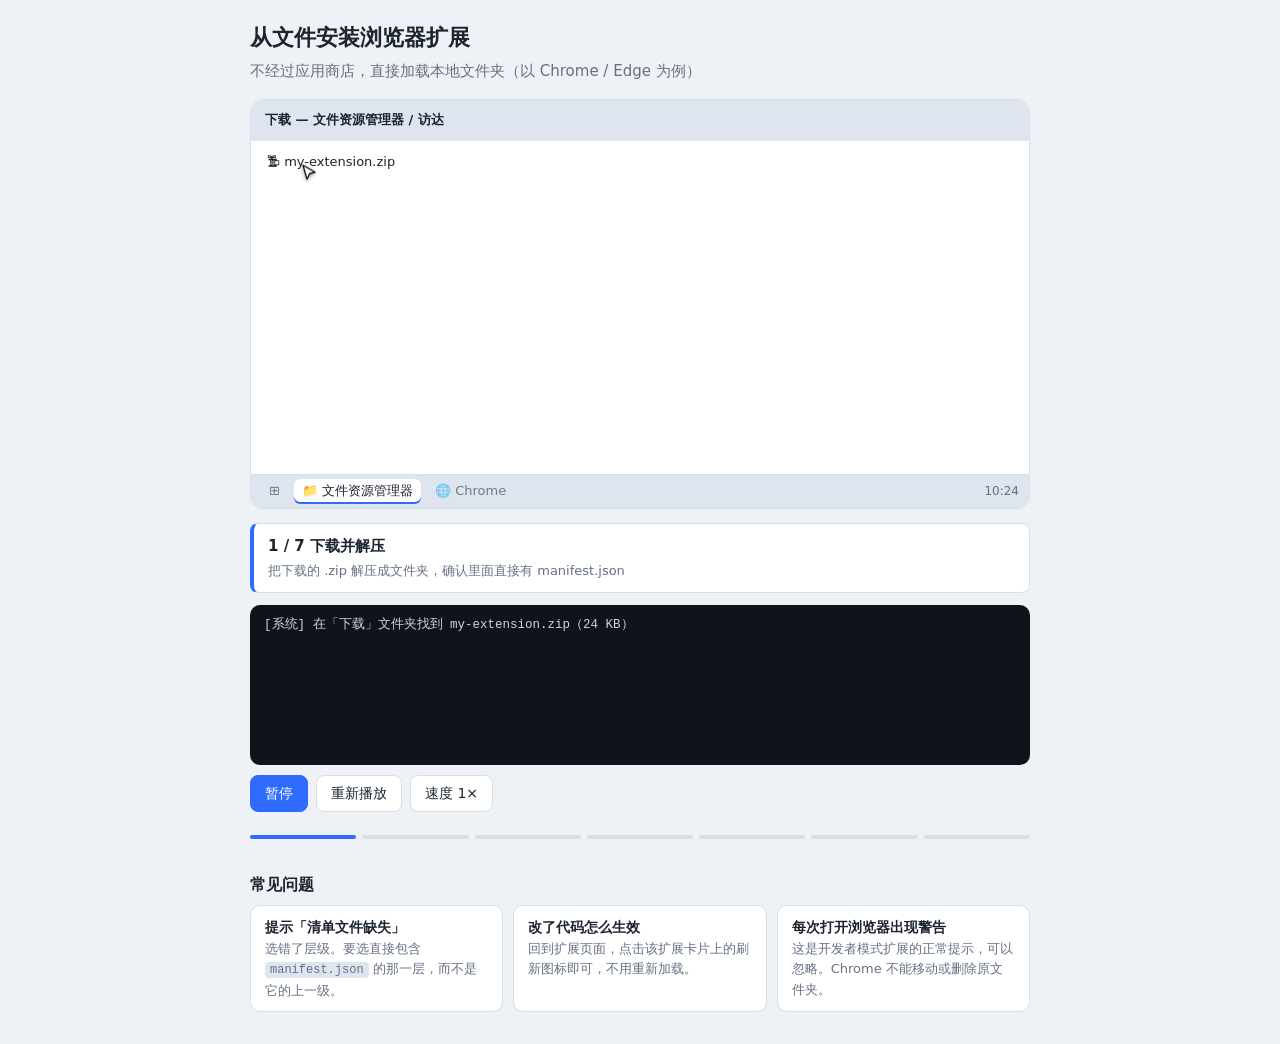
==== docs/index.html @ 69e0887a "Add browser extension installation animation page" ====
<!DOCTYPE html>
<html lang="zh-CN">
<head>
<meta charset="utf-8">
<meta name="viewport" content="width=device-width, initial-scale=1, viewport-fit=cover">
<title>从文件安装浏览器扩展：动画演示</title>
<style>
:root{--bg:#eef1f5;--panel:#fff;--ink:#1c2430;--mute:#667085;--line:#d9dfe7;--acc:#2f6bff;--ok:#1e9e5a;--chrome:#dfe5ee;box-sizing:border-box;padding-top:env(safe-area-inset-top,0px);padding-bottom:env(safe-area-inset-bottom,0px)}
@media (prefers-color-scheme:dark){:root:not([data-theme="light"]){--bg:#12161c;--panel:#1d232c;--ink:#e8edf4;--mute:#9aa6b6;--line:#303947;--acc:#6b95ff;--ok:#43c283;--chrome:#262e3a}}
:root[data-theme="dark"]{--bg:#12161c;--panel:#1d232c;--ink:#e8edf4;--mute:#9aa6b6;--line:#303947;--acc:#6b95ff;--ok:#43c283;--chrome:#262e3a}
*{box-sizing:border-box}html,body{margin:0}
body{background:var(--bg);color:var(--ink);font:15px/1.6 "PingFang SC","Noto Sans SC","Microsoft YaHei",system-ui,sans-serif;padding:20px 14px 32px}
main{max-width:780px;margin:0 auto}
h1{font-size:22px;margin:0 0 4px}.sub{color:var(--mute);margin:0 0 16px}
#stage{position:relative;background:var(--panel);border:1px solid var(--line);border-radius:12px;overflow:hidden;height:410px}
.bar{display:flex;align-items:center;gap:8px;background:var(--chrome);padding:8px 10px;border-bottom:1px solid var(--line)}
.dots{display:flex;gap:5px}.dots i{width:10px;height:10px;border-radius:50%;background:var(--mute);opacity:.5}
.addr{flex:1;background:var(--panel);border-radius:14px;padding:3px 12px;font-size:13px;min-height:26px;white-space:nowrap;overflow:hidden}
.caret{display:inline-block;width:1px;height:13px;background:var(--ink);vertical-align:middle;margin-left:1px;animation:b 1s steps(2) infinite}
@keyframes b{50%{opacity:0}}
.tbtn{width:28px;height:28px;border-radius:50%;display:grid;place-items:center;font-size:14px;color:var(--mute)}
#pinned{display:none;background:var(--ok);color:#fff;font-size:12px;font-weight:700}#pinned.on{display:grid}
.ph{display:flex;align-items:center;justify-content:space-between;padding:12px 16px;border-bottom:1px solid var(--line)}.ph b{font-size:16px}
.dev{display:flex;align-items:center;gap:8px;font-size:13px;color:var(--mute)}
.sw{width:34px;height:18px;border-radius:9px;background:var(--line);position:relative;transition:.3s;flex:none}
.sw::after{content:"";position:absolute;top:2px;left:2px;width:14px;height:14px;border-radius:50%;background:#fff;transition:.3s}
.sw.on{background:var(--acc)}.sw.on::after{left:18px}
#tools{display:flex;gap:8px;padding:0 16px;max-height:0;overflow:hidden;opacity:0;background:color-mix(in srgb,var(--acc) 8%,var(--panel));transition:.5s}
#tools.on{max-height:60px;opacity:1;padding:10px 16px;border-bottom:1px solid var(--line)}
.btn{border:1px solid var(--line);background:var(--panel);border-radius:6px;padding:5px 11px;font-size:13px;color:var(--acc);transition:.2s;white-space:nowrap}
.btn.hl{background:var(--acc);color:#fff;border-color:var(--acc)}
.list{padding:16px}.empty{color:var(--mute);font-size:13px}
#card{display:none;align-items:center;gap:12px;border:1px solid var(--line);border-radius:10px;padding:12px 14px;max-width:420px}
#card.on{display:flex;animation:pop .6s ease}
@keyframes pop{from{transform:translateY(8px) scale(.95);opacity:0;box-shadow:0 0 0 0 var(--ok)}60%{opacity:1}to{transform:none;box-shadow:0 0 0 10px transparent}}
.ico{width:38px;height:38px;border-radius:8px;background:var(--ok);color:#fff;display:grid;place-items:center;font-weight:700;flex:none}
.card-t{flex:1}.card-t b{display:block;font-size:14px;line-height:1.3}.card-t span{font-size:12px;color:var(--mute)}
.ov{position:absolute;inset:0;display:grid;place-items:center;opacity:0;pointer-events:none;transition:opacity .4s}
.ov.on{opacity:1}
#dlg{background:rgba(0,0,0,.35)}
.win{width:min(350px,92%);background:var(--panel);border:1px solid var(--line);border-radius:10px;overflow:hidden;box-shadow:0 12px 40px rgba(0,0,0,.25)}
.win h4{margin:0;padding:10px 14px;font-size:13px;background:var(--chrome)}
.files{padding:6px 8px;font-size:13px}.files div{padding:5px 8px;border-radius:5px;transition:.2s}
.files .sel{background:color-mix(in srgb,var(--acc) 18%,transparent);color:var(--acc)}
.files .sub2{margin-left:18px;color:var(--mute)}
.hint{padding:0 14px 8px;font-size:12px;color:var(--ok);min-height:22px}
.foot{display:flex;justify-content:flex-end;gap:8px;padding:10px 14px;border-top:1px solid var(--line)}
#fs{background:var(--panel);place-items:start stretch;z-index:5}
#fs .win{width:auto;border:0;border-radius:0;box-shadow:none;height:100%}
#ctx{position:absolute;left:150px;top:88px;background:var(--panel);border:1px solid var(--line);border-radius:8px;padding:4px;font-size:13px;box-shadow:0 8px 24px rgba(0,0,0,.2);opacity:0;transition:.2s;transform:scale(.96);transform-origin:top left}
#ctx.on{opacity:1;transform:none}#ctx div{padding:5px 14px;border-radius:5px;white-space:nowrap}
#xf{display:none}#xf.on{display:block;animation:pop .5s ease}
#menu{position:absolute;right:12px;top:48px;width:210px;background:var(--panel);border:1px solid var(--line);border-radius:10px;padding:8px;font-size:13px;box-shadow:0 8px 28px rgba(0,0,0,.2);opacity:0;transform:translateY(-6px);transition:.25s;pointer-events:none;z-index:4}
#menu.on{opacity:1;transform:none}
.mrow{display:flex;align-items:center;gap:8px;padding:4px}.mrow span{flex:1}
#pinbtn{padding:2px 6px;border-radius:5px;color:var(--mute);filter:grayscale(1)}#pinbtn.done{filter:none}
#pop{position:absolute;right:12px;top:48px;width:190px;background:var(--panel);border:1px solid var(--ok);border-radius:10px;padding:12px;font-size:13px;box-shadow:0 8px 28px rgba(0,0,0,.2);opacity:0;transform:translateY(-6px);transition:.25s;pointer-events:none;z-index:4}
#pop.on{opacity:1;transform:none}
#cur{position:absolute;left:0;top:0;width:20px;height:20px;transform:translate(300px,330px);pointer-events:none;z-index:9;filter:drop-shadow(0 1px 2px rgba(0,0,0,.4));will-change:transform;transition-timing-function:cubic-bezier(.45,0,.25,1)}
#cur.press{scale:.8}
.rip{position:absolute;width:30px;height:30px;margin:-15px 0 0 -15px;border-radius:50%;border:2px solid var(--acc);animation:r .55s forwards;pointer-events:none;z-index:8}
@keyframes r{from{opacity:1;scale:.3}to{opacity:0;scale:1.5}}
#step{margin-top:14px;min-height:62px;background:var(--panel);border:1px solid var(--line);border-left:4px solid var(--acc);border-radius:8px;padding:10px 14px}
#step b{display:block}#step span{color:var(--mute);font-size:13px}
.ctl{display:flex;gap:8px;margin-top:10px;flex-wrap:wrap;align-items:center}
.ctl button{border:1px solid var(--line);background:var(--panel);color:var(--ink);border-radius:8px;padding:6px 14px;font:inherit;font-size:14px;cursor:pointer}
.ctl button:focus-visible,.prog button:focus-visible{outline:3px solid var(--acc);outline-offset:2px}
.ctl .main{background:var(--acc);border-color:var(--acc);color:#fff}
.prog{display:flex;gap:6px;margin-top:12px}
.prog button{flex:1;height:26px;border:0;background:none;padding:0;cursor:pointer;position:relative}
.prog button::before{content:"";position:absolute;left:0;right:0;top:11px;height:4px;border-radius:2px;background:var(--line);transition:.3s}
.prog button.on::before{background:var(--acc)}
h2{font-size:16px;margin:22px 0 8px}
.tips{display:grid;grid-template-columns:repeat(auto-fit,minmax(220px,1fr));gap:10px}
.tip{background:var(--panel);border:1px solid var(--line);border-radius:10px;padding:10px 14px;font-size:13px;color:var(--mute)}
.tip b{display:block;color:var(--ink);font-size:14px}
code{background:var(--chrome);padding:1px 5px;border-radius:4px;font-size:12px}
.tb{position:absolute;left:0;right:0;bottom:0;height:34px;background:var(--chrome);border-top:1px solid var(--line);display:flex;align-items:center;gap:6px;padding:0 10px;z-index:6;font-size:13px}.tb i{font-style:normal;padding:2px 8px;border-radius:6px;opacity:.55;transition:.3s}.tb i.act{opacity:1;background:var(--panel);box-shadow:inset 0 -2px var(--acc)}.tb span{margin-left:auto;color:var(--mute);font-size:12px}
#fs,#dlg{bottom:34px}
#log{margin-top:12px;background:#0f141b;color:#c9d4e3;border-radius:10px;padding:10px 14px;font:12.5px/1.7 ui-monospace,Menlo,Consolas,monospace;height:160px;overflow:auto}#log .ok{color:#5fd39b}#log:empty::before{content:'后台日志：这里会显示电脑和浏览器每一步在做什么';color:#6b7686}
@media (max-width:520px){#stage{height:440px}#ctx{left:90px}}
</style>
</head>
<body>
<main>
<h1>从文件安装浏览器扩展</h1>
<p class="sub">不经过应用商店，直接加载本地文件夹（以 Chrome / Edge 为例）</p>

<div id="stage" aria-label="安装过程动画">
  <div class="bar">
    <div class="dots"><i></i><i></i><i></i></div>
    <div class="addr"><span id="url"></span><span class="caret"></span></div>
    <div class="tbtn" id="pinned">M</div>
    <div class="tbtn" id="puzzle">🧩</div>
  </div>
  <div class="ph"><b>扩展程序</b><div class="dev">开发者模式 <div class="sw" id="sw"></div></div></div>
  <div id="tools"><span class="btn" id="load">加载已解压的扩展程序</span><span class="btn">打包扩展程序</span><span class="btn">更新</span></div>
  <div class="list">
    <div class="empty" id="empty">还没有安装任何扩展程序</div>
    <div id="card"><div class="ico">M</div><div class="card-t"><b>My Extension</b><span>版本 1.0 · 来自本地文件夹</span></div><div class="sw on"></div></div>
  </div>
  <div id="menu"><div class="mrow"><div class="ico" style="width:24px;height:24px;font-size:12px">M</div><span>My Extension</span><div id="pinbtn">📌</div></div></div>
  <div id="pop"><b>✔ My Extension</b><br>扩展已在运行</div>

  <div class="ov" id="dlg"><div class="win"><h4>选择扩展程序目录</h4>
    <div class="files"><div>📁 Documents</div><div id="folder">📁 my-extension</div><div>📁 Pictures</div></div>
    <div class="hint" id="hint"></div>
    <div class="foot"><span class="btn">取消</span><span class="btn hl" id="ok">选择文件夹</span></div></div></div>

  <div class="ov" id="fs"><div class="win"><h4>下载 — 文件资源管理器 / 访达</h4>
    <div class="files"><div id="zip">🗜 my-extension.zip</div>
    <div id="xf"><div>📁 my-extension</div><div class="sub2">📄 icon.png</div><div class="sub2">📄 background.js</div><div class="sub2" id="mf">📄 manifest.json</div></div></div>
    <div class="hint" id="hint2"></div></div>
    <div id="ctx"><div>打开</div><div id="unz">全部解压缩…</div><div>复制</div></div></div>

  <div class="tb"><i>⊞</i><i>📁 文件资源管理器</i><i>🌐 Chrome</i><span>10:24</span></div>
  <svg id="cur" viewBox="0 0 20 20"><path d="M3 2l12 7-5.5 1.5L7 16z" fill="#fff" stroke="#111" stroke-width="1.3" stroke-linejoin="round"/></svg>
</div>

<div id="step"><b></b><span></span></div>
<div id="log" aria-live="polite"></div>
<div class="ctl">
  <button class="main" id="pp" type="button">暂停</button>
  <button id="rp" type="button">重新播放</button>
  <button id="sp" type="button">速度 1×</button>
</div>
<div class="prog" id="prog"></div>

<h2>常见问题</h2>
<div class="tips">
  <div class="tip"><b>提示「清单文件缺失」</b>选错了层级。要选直接包含 <code>manifest.json</code> 的那一层，而不是它的上一级。</div>
  <div class="tip"><b>改了代码怎么生效</b>回到扩展页面，点击该扩展卡片上的刷新图标即可，不用重新加载。</div>
  <div class="tip"><b>每次打开浏览器出现警告</b>这是开发者模式扩展的正常提示，可以忽略。Chrome 不能移动或删除原文件夹。</div>
</div>
</main>

<script>
const $=s=>document.querySelector(s);
const stage=$('#stage'),cur=$('#cur');
const S=[
 ['下载并解压','把下载的 .zip 解压成文件夹，确认里面直接有 manifest.json'],
 ['打开扩展程序页面','在地址栏输入 chrome://extensions 并回车（Edge 用 edge://extensions）'],
 ['打开「开发者模式」','点击页面右上角的开关'],
 ['点击「加载已解压的扩展程序」','开启后，页面上方会出现一排新按钮'],
 ['选择扩展所在的文件夹','选中含有 manifest.json 的文件夹，再点「选择文件夹」'],
 ['安装完成','扩展出现在列表里，开关为开启状态即可使用'],
 ['固定并使用','点击拼图图标，再点图钉固定，然后点工具栏上的扩展图标使用']
];
const prog=$('#prog');
S.forEach((_,i)=>{const b=document.createElement('button');b.type='button';b.setAttribute('aria-label','跳到第 '+(i+1)+' 步');b.onclick=()=>play(i);prog.appendChild(b)});
function show(i){const s=$('#step');s.querySelector('b').textContent=(i+1)+' / '+S.length+'  '+S[i][0];s.querySelector('span').textContent=S[i][1];[...prog.children].forEach((e,k)=>e.classList.toggle('on',k<=i));}
let run=0,paused=false,fast=false,speed=1;
const on=(s,v=true)=>$(s).classList.toggle('on',v);
const L=(t,c)=>{const d=document.createElement('div');d.textContent=t;if(c)d.className=c;const g=$('#log');g.appendChild(d);g.scrollTop=g.scrollHeight};const TB=n=>document.querySelectorAll('.tb i').forEach((e,k)=>e.classList.toggle('act',k===n));
function reset(){$('#log').innerHTML='';TB(0);$('#url').textContent='';['#sw','#tools','#dlg','#fs','#card','#menu','#pop','#pinned','#xf','#ctx'].forEach(s=>on(s,false));
 $('#empty').style.display='';$('#pinbtn').classList.remove('done');$('#folder').classList.remove('sel');$('#mf').classList.remove('sel');$('#hint').textContent='';$('#hint2').textContent='';$('#load').classList.remove('hl');$('#zip').classList.remove('sel');
 cur.style.transition='none';cur.style.transform='translate(60%,330px)';}
async function play(from=0){
 const id=++run;reset();paused=false;$('#pp').textContent='暂停';
 const sleep=async ms=>{if(fast)return;let t=ms/speed;while(t>0){await new Promise(r=>setTimeout(r,40));if(!paused)t-=40;if(id!==run)throw 0}if(id!==run)throw 0};
 const move=async el=>{const s=stage.getBoundingClientRect(),r=el.getBoundingClientRect();const x=r.left-s.left+Math.min(r.width/2,40),y=r.top-s.top+r.height/2;
  if(fast){cur.style.transition='none';cur.style.transform=`translate(${x}px,${y}px)`;return}
  const d=1100/speed;cur.style.transition=`transform ${d}ms cubic-bezier(.45,0,.25,1)`;cur.style.transform=`translate(${x}px,${y}px)`;await sleep(1100+120)};
 const click=async el=>{if(!fast){const s=stage.getBoundingClientRect(),r=el.getBoundingClientRect();const d=document.createElement('div');d.className='rip';d.style.left=(r.left-s.left+Math.min(r.width/2,40))+'px';d.style.top=(r.top-s.top+r.height/2)+'px';stage.appendChild(d);setTimeout(()=>d.remove(),700);cur.classList.add('press');await sleep(160);cur.classList.remove('press');}await sleep(300)};
 const steps=[
  async()=>{TB(1);L('[系统] 在「下载」文件夹找到 my-extension.zip（24 KB）');on('#fs');await sleep(600);await move($('#zip'));await click($('#zip'));$('#zip').classList.add('sel');on('#ctx');await sleep(500);
   await move($('#unz'));await click($('#unz'));on('#ctx',false);for(const p of [20,55,90,100]){$('#hint2').textContent='正在解压… '+p+'%';await sleep(350)}$('#hint2').textContent='';on('#xf');L('[系统] 解压完成：生成文件夹 my-extension（3 个文件）','ok');await sleep(700);
   await move($('#mf'));$('#mf').classList.add('sel');$('#hint2').textContent='✔ manifest.json 在文件夹最外层';await sleep(1800);on('#fs',false);TB(2);await sleep(500)},
  async()=>{TB(2);L('[浏览器] 启动 Chrome，打开内部页面 chrome://extensions');if(fast){$('#url').textContent='chrome://extensions';return}await sleep(400);for(const c of 'chrome://extensions'){$('#url').textContent+=c;await sleep(65)}await sleep(900)},
  async()=>{await move($('#sw'));await click($('#sw'));on('#sw');on('#tools');L('[浏览器] 开发者模式 = 开启，页面显示加载 / 打包工具');await sleep(900)},
  async()=>{await move($('#load'));$('#load').classList.add('hl');await click($('#load'));on('#dlg');L('[浏览器] 请求系统弹出「选择文件夹」对话框');await sleep(600)},
  async()=>{await move($('#folder'));await click($('#folder'));$('#folder').classList.add('sel');$('#hint').textContent='✔ 找到 manifest.json';await sleep(800);
   await move($('#ok'));await click($('#ok'));on('#dlg',false);L('[浏览器] 读取 manifest.json → manifest_version 3，名称 “My Extension”');await sleep(500);L('[浏览器] 校验权限与文件路径 ✔','ok');await sleep(500);L('[浏览器] 注册扩展，分配 32 位扩展 ID，启动 background service worker');await sleep(500)},
  async()=>{$('#empty').style.display='none';on('#card');L('[浏览器] 保存设置：状态 = 已启用；路径指向原文件夹，不会复制','ok');await sleep(2200)},
  async()=>{await move($('#puzzle'));await click($('#puzzle'));on('#menu');await sleep(500);await move($('#pinbtn'));await click($('#pinbtn'));$('#pinbtn').classList.add('done');on('#pinned');L('[浏览器] 工具栏固定 = 是，图标显示在地址栏右侧');await sleep(500);
   on('#menu',false);await sleep(400);await move($('#pinned'));await click($('#pinned'));on('#pop');L('[扩展] 收到点击事件，打开弹出页面。安装流程结束 ✔','ok');await sleep(2500)}
 ];
 try{
  for(let i=0;i<=from&&i<steps.length;i++){
   if(i===from){fast=false;if(from>0){cur.style.transition='none'}}else fast=true;
   show(i);await steps[i]();
  }
  fast=false;
  for(let i=from+1;i<steps.length;i++){show(i);await steps[i]()}
  $('#pp').textContent='已完成'
 }catch(e){fast=false}
}
$('#pp').onclick=()=>{if($('#pp').textContent==='已完成'){play(0);return}paused=!paused;$('#pp').textContent=paused?'继续':'暂停'};
$('#rp').onclick=()=>play(0);
$('#sp').onclick=()=>{speed=speed===1?1.5:speed===1.5?0.6:1;$('#sp').textContent='速度 '+(speed===0.6?'0.6':speed)+'×'};
play(0);
</script>
</body>
</html>
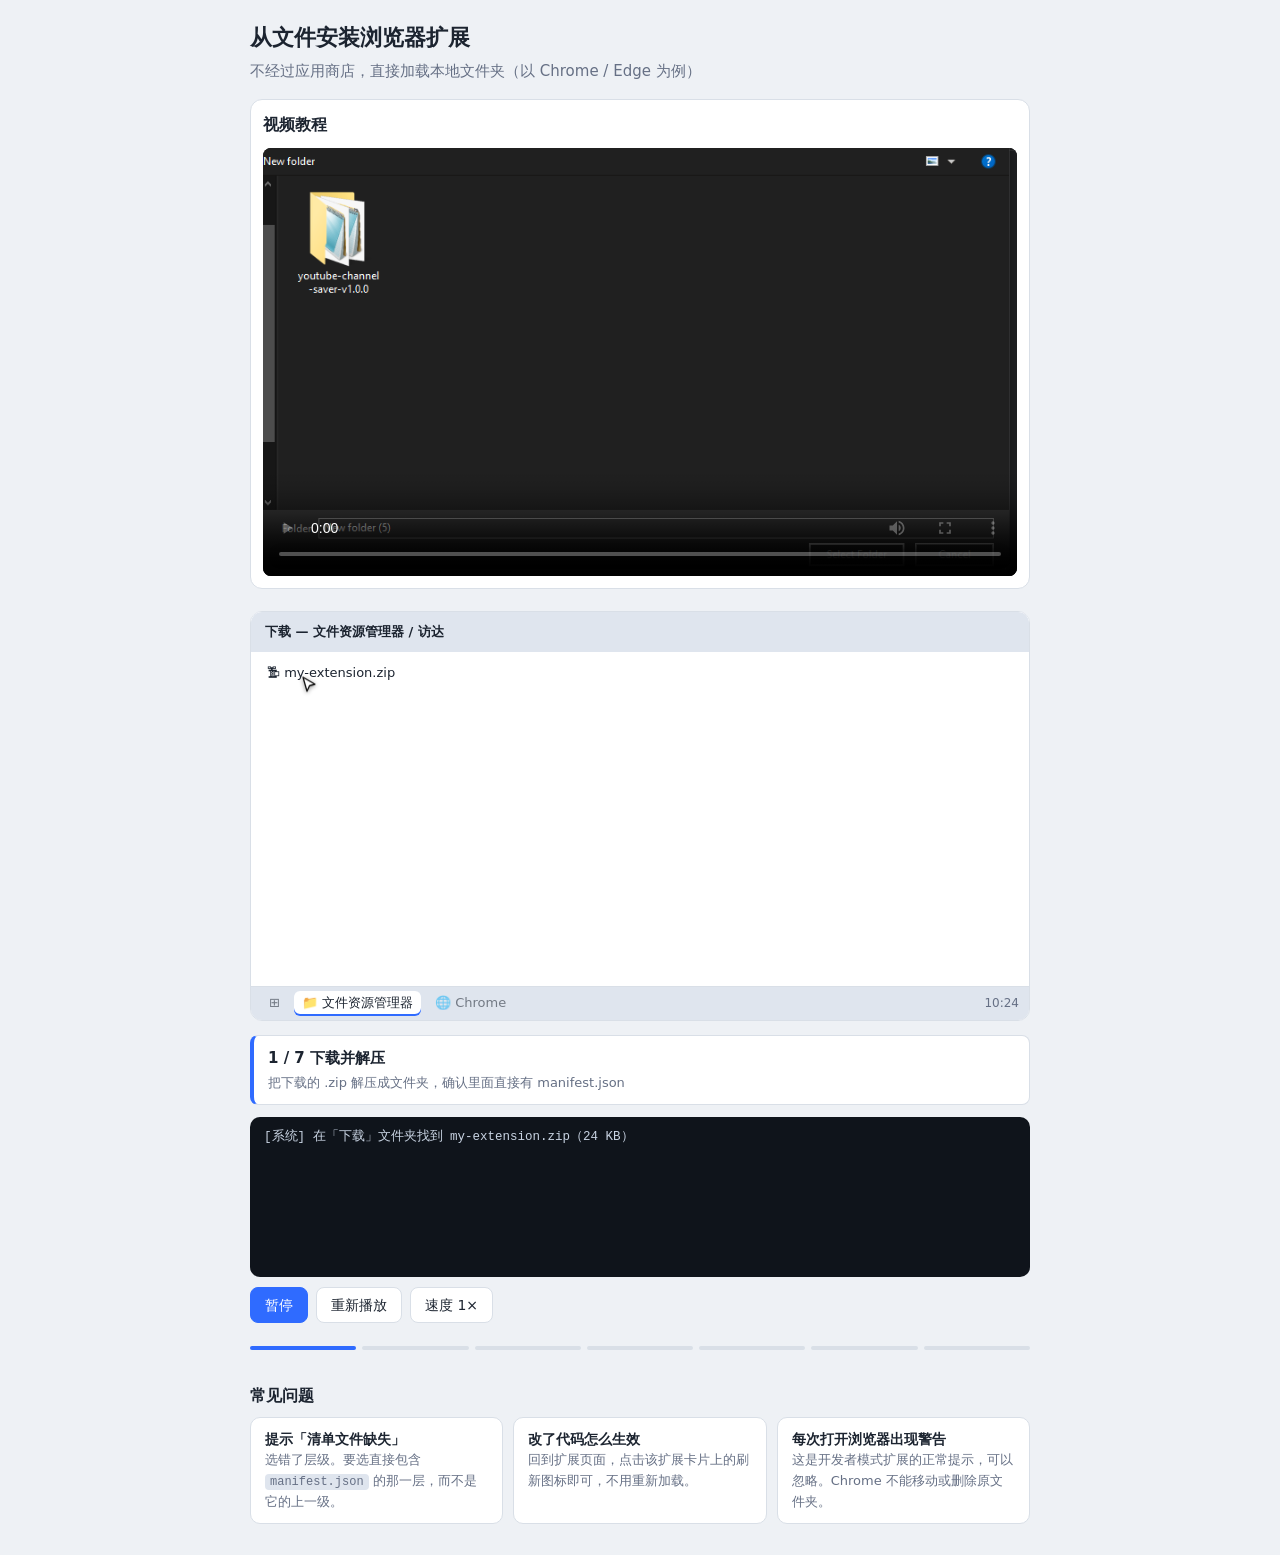
==== commit 964ab13c: "Embed extension installation video on Pages" ====
--- a/docs/index.html
+++ b/docs/index.html
@@ -12,6 +12,9 @@
 body{background:var(--bg);color:var(--ink);font:15px/1.6 "PingFang SC","Noto Sans SC","Microsoft YaHei",system-ui,sans-serif;padding:20px 14px 32px}
 main{max-width:780px;margin:0 auto}
 h1{font-size:22px;margin:0 0 4px}.sub{color:var(--mute);margin:0 0 16px}
+.video-box{background:var(--panel);border:1px solid var(--line);border-radius:12px;padding:12px;margin:16px 0 22px}
+.video-box h2{font-size:16px;margin:0 0 10px}
+.video-box video{display:block;width:100%;height:auto;max-height:70vh;background:#000;border-radius:8px}
 #stage{position:relative;background:var(--panel);border:1px solid var(--line);border-radius:12px;overflow:hidden;height:410px}
 .bar{display:flex;align-items:center;gap:8px;background:var(--chrome);padding:8px 10px;border-bottom:1px solid var(--line)}
 .dots{display:flex;gap:5px}.dots i{width:10px;height:10px;border-radius:50%;background:var(--mute);opacity:.5}
@@ -86,6 +89,15 @@
 <h1>从文件安装浏览器扩展</h1>
 <p class="sub">不经过应用商店，直接加载本地文件夹（以 Chrome / Edge 为例）</p>
 
+<section class="video-box" id="video" aria-label="视频安装教程">
+  <h2>视频教程</h2>
+  <video controls playsinline preload="metadata" poster="tutorial/03-select-folder-v2.png">
+    <source src="assets/load-unpacked-extension-smooth.mp4" type="video/mp4">
+    您的浏览器不支持 HTML5 视频播放。
+    <a href="assets/load-unpacked-extension-smooth.mp4">下载视频教程</a>
+  </video>
+</section>
+
 <div id="stage" aria-label="安装过程动画">
   <div class="bar">
     <div class="dots"><i></i><i></i><i></i></div>
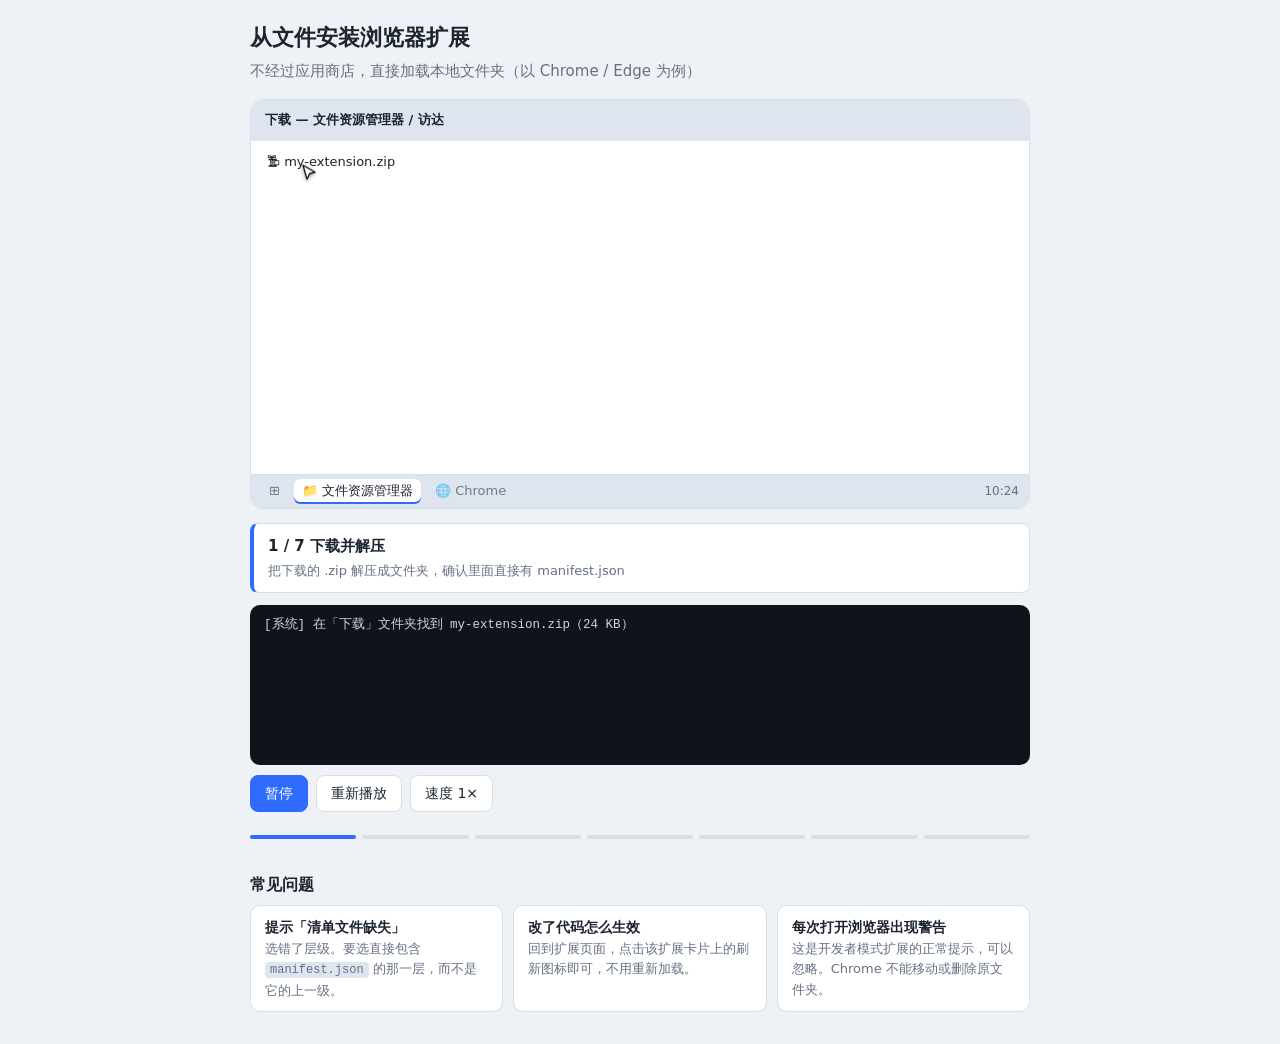
==== commit 6ce41574: "Restore interactive HTML installation tutorial" ====
--- a/docs/index.html
+++ b/docs/index.html
@@ -12,9 +12,6 @@
 body{background:var(--bg);color:var(--ink);font:15px/1.6 "PingFang SC","Noto Sans SC","Microsoft YaHei",system-ui,sans-serif;padding:20px 14px 32px}
 main{max-width:780px;margin:0 auto}
 h1{font-size:22px;margin:0 0 4px}.sub{color:var(--mute);margin:0 0 16px}
-.video-box{background:var(--panel);border:1px solid var(--line);border-radius:12px;padding:12px;margin:16px 0 22px}
-.video-box h2{font-size:16px;margin:0 0 10px}
-.video-box video{display:block;width:100%;height:auto;max-height:70vh;background:#000;border-radius:8px}
 #stage{position:relative;background:var(--panel);border:1px solid var(--line);border-radius:12px;overflow:hidden;height:410px}
 .bar{display:flex;align-items:center;gap:8px;background:var(--chrome);padding:8px 10px;border-bottom:1px solid var(--line)}
 .dots{display:flex;gap:5px}.dots i{width:10px;height:10px;border-radius:50%;background:var(--mute);opacity:.5}
@@ -88,15 +85,6 @@
 <main>
 <h1>从文件安装浏览器扩展</h1>
 <p class="sub">不经过应用商店，直接加载本地文件夹（以 Chrome / Edge 为例）</p>
-
-<section class="video-box" id="video" aria-label="视频安装教程">
-  <h2>视频教程</h2>
-  <video controls playsinline preload="metadata" poster="tutorial/03-select-folder-v2.png">
-    <source src="assets/load-unpacked-extension-smooth.mp4" type="video/mp4">
-    您的浏览器不支持 HTML5 视频播放。
-    <a href="assets/load-unpacked-extension-smooth.mp4">下载视频教程</a>
-  </video>
-</section>
 
 <div id="stage" aria-label="安装过程动画">
   <div class="bar">
